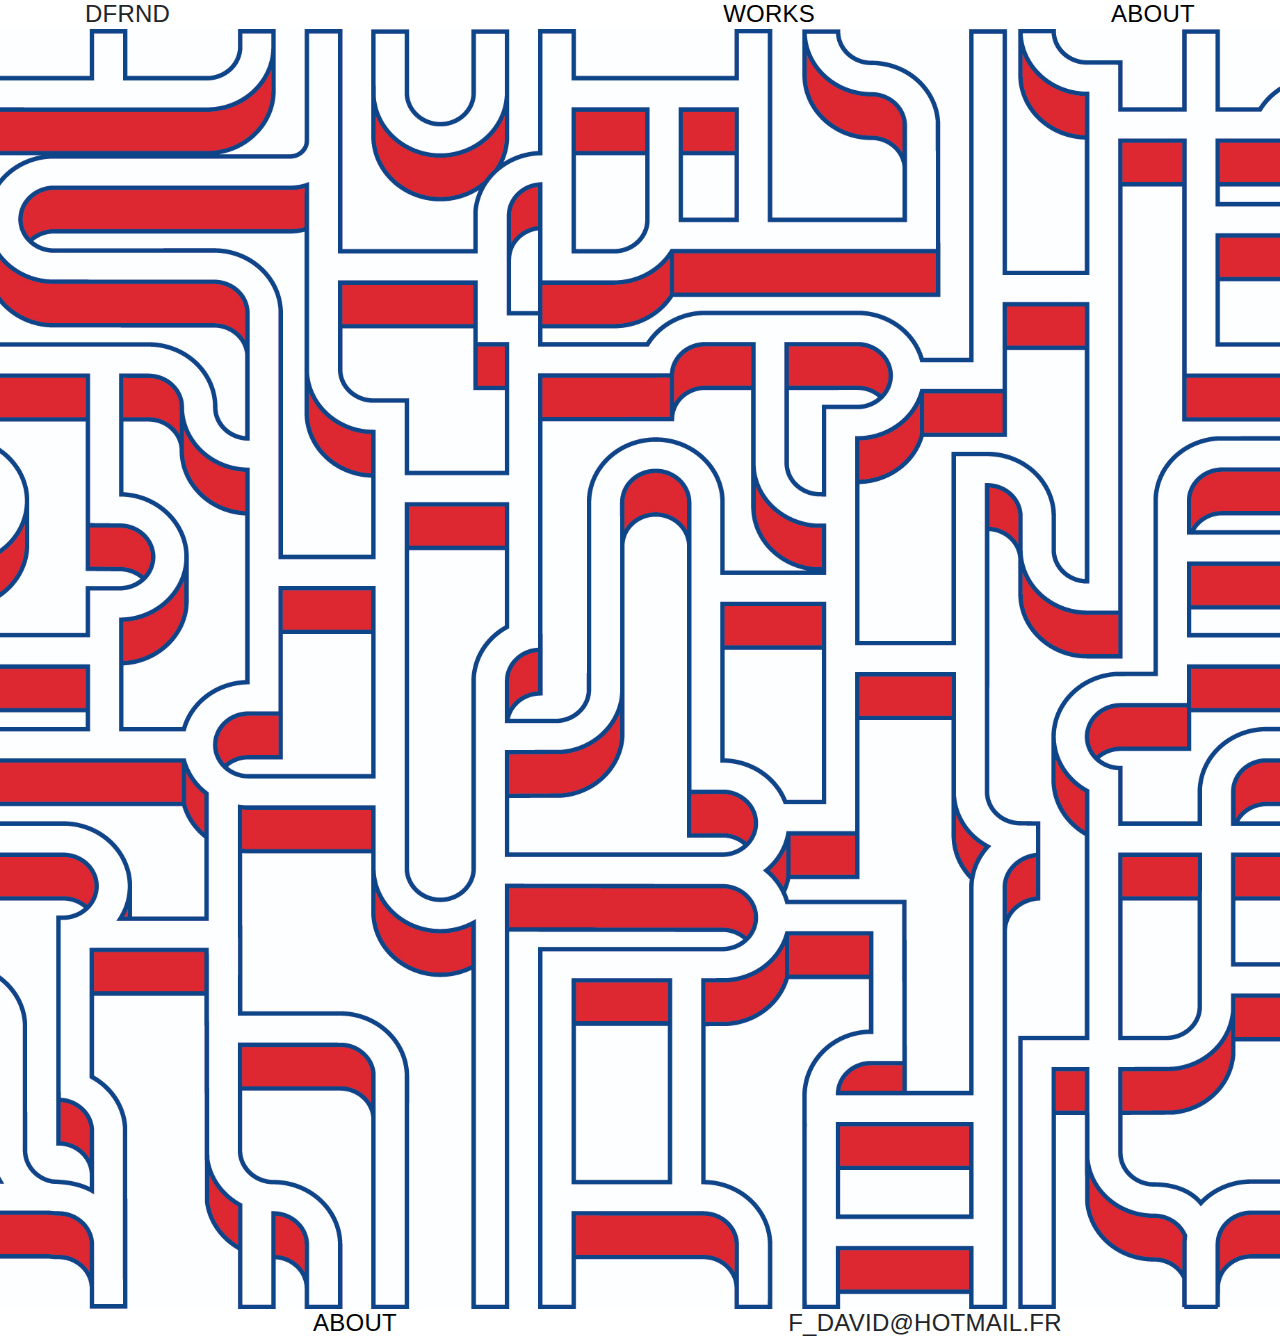
==== index10.html @ 71041370 "importation de mon book2019" ====
<!DOCTYPE html>
<html>
  <head>
    <meta charset="utf-8">
    <title>DFRND</title>

<meta name="viewport" content="initial-scale=1, maximum-scale=1">

<link rel="stylesheet" href="styles/reset.css">
<link rel="stylesheet" href="bootstrap/bootstrap.min.css">
<link rel="stylesheet" href="styles/typo.css">
<link rel="stylesheet" href="styles/main.css">


  </head>

  <body>

    <header>
      <div class="container">
          <div class="row">
              <div class="col-md-4 col-xl-4">
                    <h1 class="">DFRND</h1>
              </div>
              <div class="col-md-4 text-right">
                    <a  href="index.html">WORKS</a>
              </div>
              <div class="col-md-4 text-right">
                    <a href="index2.html">ABOUT</a>
              </div>
          </div>
      </div>
  </header>


    <section id="comp">
      <div class="lbp">

      <div class="image-right media-block lbpanim">
      <div>
        <iframe width="100%" height="615" src="https://www.youtube.com/embed/A0J3WmsZ_CI" frameborder="0" allow="accelerometer; autoplay; encrypted-media; gyroscope; picture-in-picture" allowfullscreen></iframe>
      </div>
      </div>
      </div>



      <div class="container footer">
          <div class="row">
              <div class="col-md-6 ">
                    <a href="index2.html">ABOUT</a>
              </div>
              <div class="col-md-6 ">
                    <h1> F_DAVID@HOTMAIL.FR </h1>
              </div>
          </div>
      </div>

    </section>

  <script src="scripts/jquery-3.2.1.min.js"></script>
  <script src="scripts/jquery.lettering-0.6.1.min.js"></script>
  <script>
  $(document).ready(function() {
    $(".fancy_title").lettering();
  });
  </script>



  </body>
</html>
---- styles/typo.css ----
h1{
  font-weight: 400;
  font-size: 1.5rem;
  margin: 0;
  padding: 0;
  line-height: 1.2;
  letter-spacing: 0.01em;
}

a{
  font-weight: 400;
  font-size: 1.5rem;
  margin: 0;
  padding: 0;
  line-height: 1.2;
  letter-spacing: 0.01em;
  color: #000000;
  padding-left: 0px;
}
a:hover{
  text-decoration: line-through;
  color: black;
}

.text h2{
  font-size: 50px;
  font-weight: bold;
}
h3{
  font-weight: lighter;
}
---- styles/main.css ----
body {
  background-color: white;
    margin: 0;
}
header {
  background-color: white;
}


#bio {

  display: flex;
  align-items: center;
  margin-top: 35px;
  margin-bottom: 25px;
  text-align: justify;
  word-spacing: 2px;
  line-height: 30px;
}

.bio-content-block {
  max-width: 960px;
  margin: 30px auto;
  columns: 2;
}

/*carnaby*/
.carnaby{
  background-color: black;
}

#comp {
  background-color: #fff;
}

#comp h2 {
  text-align: left;

  margin-left: 18px;
  margin-left: 25px;
}
#comp h3 {
  text-align: left;
  margin-top: 16px;
  margin-left: 18px;
  margin-left: 25px;
  color: white;
}

#comp p {
  margin-left: 25px;
  margin-top: 10px;
  font-size: 20px;
  margin-right: 100px;
  margin-bottom: 0;
  padding-bottom: 30px;
  text-align: justify;
}

.fila{
  padding-left: 0;
  padding-right: 0;
}

/* appliqué sur les divs de la page d'acceuil */
.container-fluid {
  position: relative;
  padding-left: 0;
  padding-right: 0;
}

  /* effets quand on passe sur l'image */
.middle {
  transition: .5s ease;
  opacity: 0;
  position: absolute;
  top: 50%;
  left: 50%;
  transform: translate(-50%, -50%);
  -ms-transform: translate(-50%, -50%);
  text-align: center;
}

.container-fluid:hover .image {
  opacity: 0.3;
}

.container-fluid:hover .middle {
  opacity: 1;
}

.text {
  color: black;
  font-size: 16px;
  padding: 16px 32px;
}
/*fin des effets*/

/*camaieu*/
.explication{
  background-color: #ffbbb4;
  color: white;
  font-weight:lighter;
  word-spacing: 2px;
}
.explication2{
background-color: #a7d0e4;
color:white;
font-weight:lighter;
word-spacing: 2px;
}





/*affiche anniversaire ikea*/
.bleu{
  padding-top: 10px;
  padding-bottom: 10px;
  padding-right: 10px;
}
.jaune{
  padding-top: 10px;
  padding-bottom: 10px;
  padding-left: 10px;
}
/*fin des affiches anniversaire ikea*/

.media-block {
  display: flex;
  width: 100%;
}

.video{
  text-align: center;
  padding-top: 380px
}

.lbpanim{
  text-align: center;
  padding-top: 380px;
}
.lbp{
  background-image: url('190220_lbp_motif_book.jpg');
  background-size: cover;
  background-position: center top;
  width: 100%;
  height: 1280px;
}
.footer{
  text-align: center;
  font-size: 1rem;
}

.signature{
  margin-top: 20px;
}

/*video playstation*/
.background{
  background-image: url('playstation-back.jpeg');
  background-size: cover;
  background-position: center top;
  height: 1280px;
}

@media  (max-width: 750px){

  .media-block {
      display: block;
  }
  .media-block div{
    width: 100%;
    text-align: center;
  }

.header-content-block h1{
font-size: 3em;

}
#comp h2 {
  font-size: 30px;
  text-align: left;
}
#comp p{
  font-size: 14px;
  margin-top: 15px;
  margin-bottom: 15px;
  text-align: left;
}
.header-content-block{
  margin-left: 5px;
}
p{
  font-size: 11px;
}

#comp .char5,
#comp .char6,
#comp .char7,
#comp .char8,
#comp .char9,
#comp .char10,
#comp .char11,
#comp .char12 {
  display : none;
}

#illu  .char5,
#illu  .char6,
#illu  .char7,
#illu  .char8,
#illu  .char9,
#illu  .char10,
#illu  .char11,
#illu  .char12 {
  display : none; }

.bio-content-block {
  max-width: 960px;
  margin: 30px auto;
  columns: 1;
  text-align: justify;

}

.image-right p{
  margin-bottom: 20px;
}

#bio {
  display: block;
}

}

.media-block div {
  width : 100%;
}

.media-block div img {
  width: 100%;
}

.image-right {
  flex-direction: row-reverse;
}

.images-left{
  width: 100%;
  height: 400px;
  background-color: #fff;
}



.edition3 {
  background-color: #fd012a;
  color: #fff;
  min-height: 30vh;
/* tout les mediaqueries*/
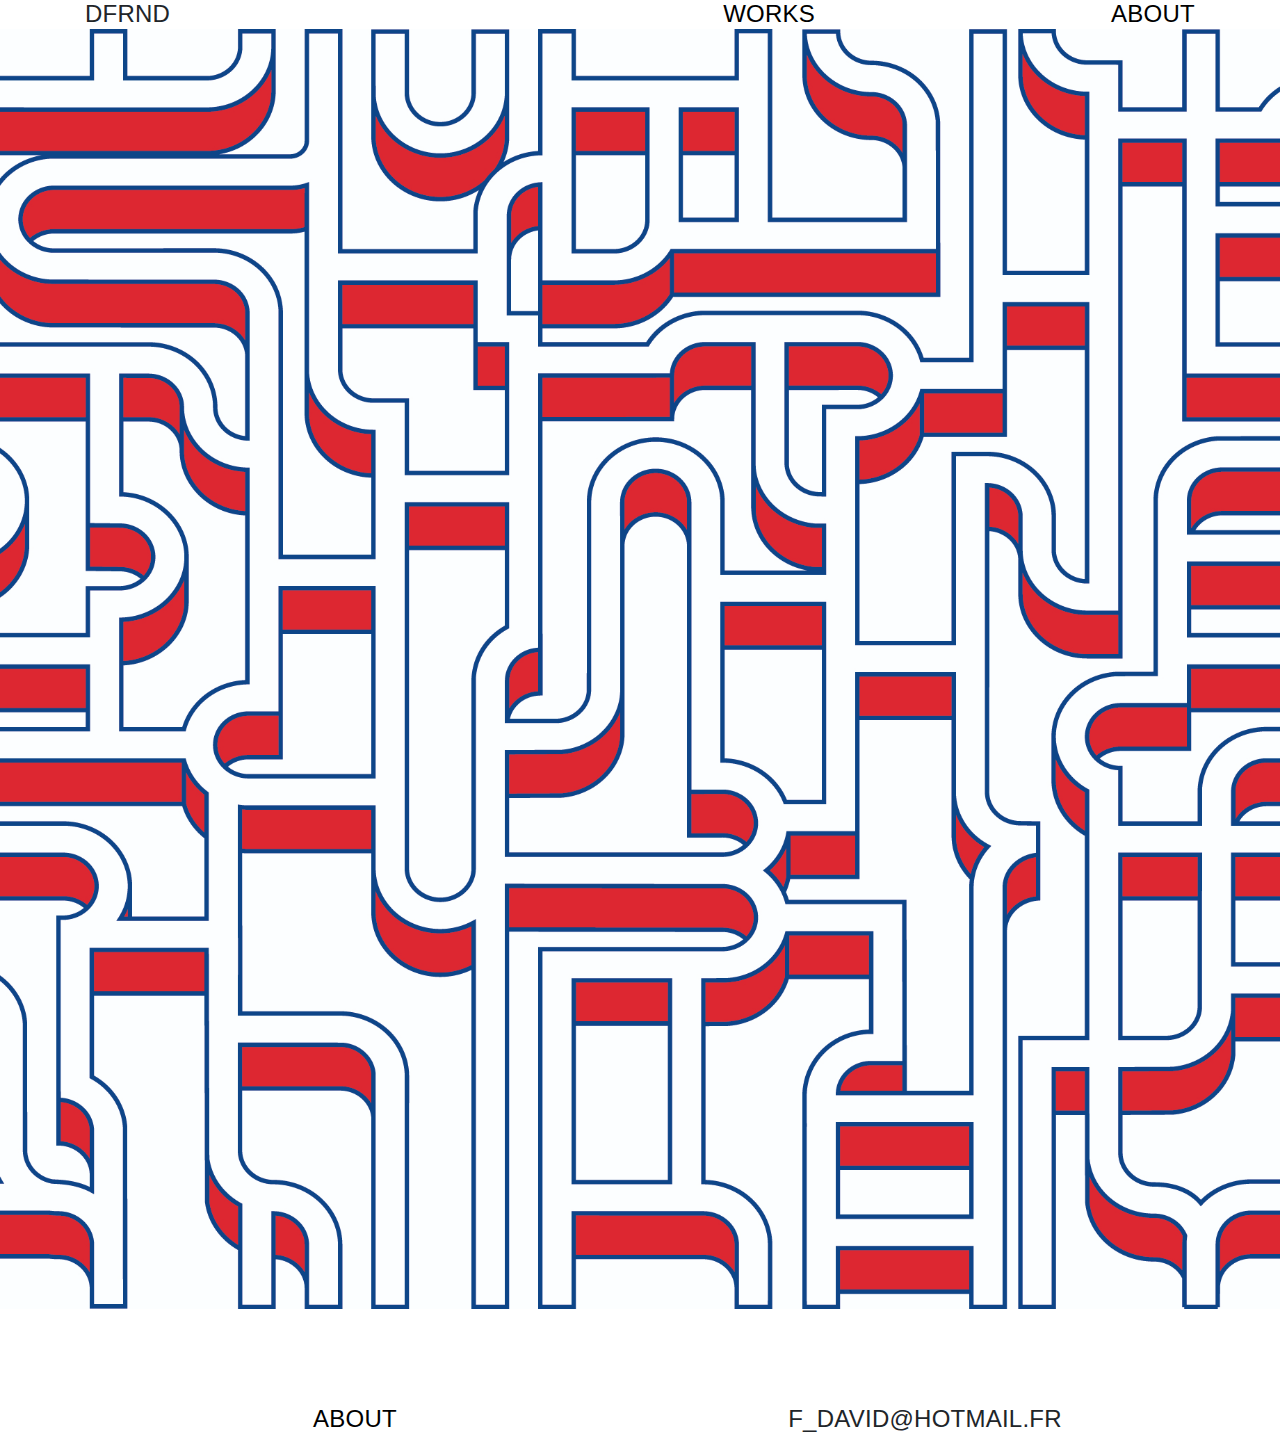
==== commit aaa7a10a: "Ajout" ====
--- a/index10.html
+++ b/index10.html
@@ -43,6 +43,31 @@
       </div>
       </div>
 
+      <div class="image-right media-block cocacola">
+
+      <div>
+        <img  src="images/800x800/190220_lbp_logo_book-01.jpg" alt="">
+      </div>
+      </div>
+
+      <div class="image-left media-block">
+      <div>
+        <img src="images/800x800/180920_lbp_papeterie_complt copie.jpg" alt="">
+      </div>
+    </div>
+
+    <div class="image-left media-block">
+    <div>
+      <img src="images/800x800/190302_lbp_tshirt.jpg" alt="">
+    </div>
+  </div>
+
+    <div class="image-right media-block cocacola">
+      <div>
+          <img  src="images/800x800/180920_lbp_facebook copie.jpg" alt="">
+      </div>
+    </div>
+
 
 
       <div class="container footer">
